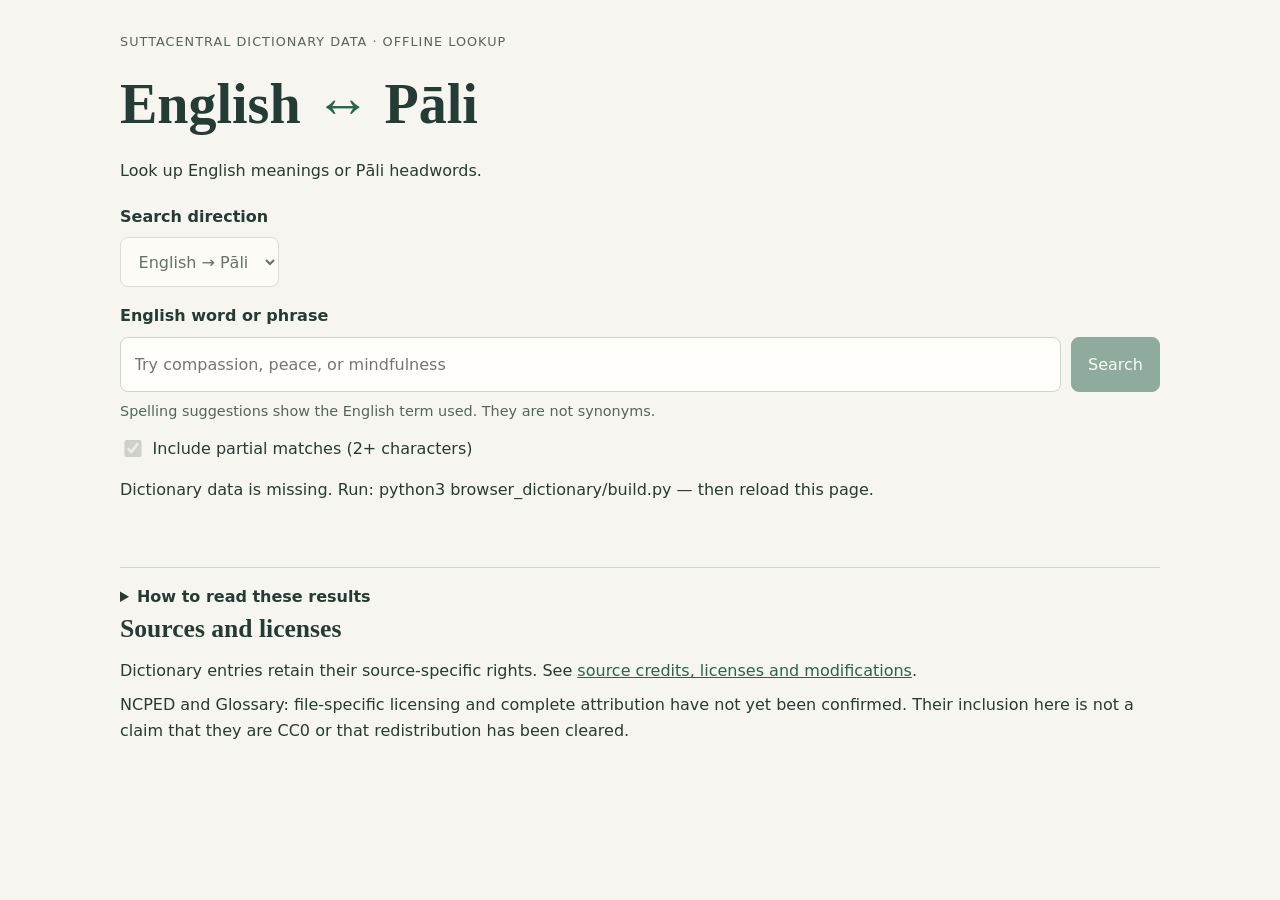
==== tools/browser_dictionary/index.html @ 9ef8c6df "initial commit" ====
<!doctype html>
<html lang="en">
<head>
  <meta charset="utf-8">
  <meta name="viewport" content="width=device-width, initial-scale=1">
  <meta name="description" content="Offline English–Pāli dictionary in both directions with transparent spelling suggestions.">
  <title>English ↔ Pāli dictionary</title>
  <link rel="stylesheet" href="style.css">
  <script defer src="data.js"></script>
  <script defer src="search.js"></script>
  <script defer src="app.js"></script>
</head>
<body>
  <main>
    <header>
      <p class="eyebrow">SuttaCentral dictionary data · Offline lookup</p>
      <h1>English <span aria-hidden="true">↔</span><span class="sr-only">and</span> <span lang="pi">Pāli</span></h1>
      <p>Look up English meanings or Pāli headwords.</p>
    </header>
    <form id="search-form" role="search">
      <label for="direction">Search direction</label>
      <select id="direction" name="direction" disabled>
        <option value="en-pli">English → Pāli</option>
        <option value="pli-en">Pāli → English</option>
      </select>
      <label id="query-label" for="query">English word or phrase</label>
      <div class="search-row">
        <input id="query" name="q" type="search" placeholder="Try compassion, peace, or mindfulness"
          autocomplete="off" spellcheck="false" maxlength="100" disabled aria-describedby="search-help">
        <button id="search-button" disabled>Search</button>
      </div>
      <button id="diacritics-toggle" class="diacritics-toggle" type="button"
        aria-expanded="false" aria-controls="diacritics" hidden>
        <span aria-hidden="true">ā</span> Diacritics <span class="disclosure" aria-hidden="true">▾</span>
      </button>
      <div id="diacritics" class="diacritics" role="group" aria-label="Insert Pāli diacritics" hidden>
        <div id="diacritic-buttons" class="diacritic-buttons"></div>
        <span class="muted">Change the previous letter, or insert at the cursor.</span>
      </div>
      <p id="search-help" class="muted">Spelling suggestions show the English term used. They are not synonyms.</p>
      <label class="checkbox-label" for="partial">
        <input id="partial" type="checkbox" checked disabled>
        Include partial matches (2+ characters)
      </label>
    </form>
    <div id="examples" class="examples" hidden>
      <span>Try:</span>
      <button type="button" data-query="compassion">compassion</button>
      <button type="button" data-query="peace">peace</button>
      <button type="button" data-query="mindfullness">mindfullness (typo)</button>
    </div>
    <p id="status" role="status" aria-live="polite">Loading dictionary…</p>
    <div id="suggestions" class="suggestions" aria-label="English spelling suggestions"></div>
    <section id="results" aria-label="Dictionary results"></section>
    <button id="more" type="button" hidden>Show more results</button>
    <details>
      <summary>How to read these results</summary>
      <p>English → Pāli uses a reverse index of Pāli–English dictionaries, not a curated English–Pāli translation dictionary.
        A <strong>direct gloss</strong> matches a complete English meaning (ignoring leading “a”, “an”, “the”, or “to”).
        A <strong>definition match</strong> only occurs within a longer explanation. Read the whole meaning:
        “not happy” is not a translation of “happy”. Automatically split meanings can also need context.</p>
      <p>Pāli → English searches the original headwords. You can omit diacritics, for example “metta” for “mettā”.
        Exact spellings appear first; other spellings with the same letters after removing diacritics are labelled separately.
        Within each spelling group, DPD entries appear first in numbered sense order.
        Open “Diacritics” below the input to show the small character buttons.
        They insert diacritics or change the same letter immediately before the cursor.
        In partially accented queries and partial matches, matching typed diacritics rank higher within the whole-headword or partial group.
        Diacritics can distinguish different Pāli words, so always check the displayed headword.</p>
      <p>Partial matching finds fragments within English definitions or Pāli headwords, starting at two characters.
        Whole-word or full-headword matches appear first. Within partial matches, typed Pāli diacritics take priority,
        followed by prefixes, then matches inside words.
        Partial matches are labelled: for example, “happy” can find “unhappy”, which is not an equivalent meaning.
        Turn off “Include partial matches” for whole-word/headword lookup only.</p>
      <p>When no whole or enabled partial match is found, nearby spellings are suggested and the best candidate's results are shown.
        There may be several equally plausible suggestions. Distant spellings return no result rather than an arbitrary translation.
        Spelling similarity does not imply similarity in meaning.</p>
      <p id="sources"></p>
      <p>All searching happens in your browser. No requests, accounts, APIs, or external fonts are required.
        See <a href="README.md">the project notes</a> for data coverage and rebuilding.</p>
    </details>
    <section aria-labelledby="rights-heading">
      <h2 id="rights-heading">Sources and licenses</h2>
      <p>Dictionary entries retain their source-specific rights. See
        <a href="licenses.html">source credits, licenses and modifications</a>.</p>
      <p id="dpd-attribution" hidden>Contains modified extracts from the
        <a href="https://dpdict.net/">Digital Pāḷi Dictionary</a>,
        © Bodhirasa Bhikkhu, provided under
        <a href="https://creativecommons.org/licenses/by-nc-sa/4.0/" rel="license">CC BY-NC-SA 4.0</a>.
        Noncommercial use only; adaptations must be shared under the same or a permitted compatible license.
        <a href="LICENSE-DPD.txt">Full license and warranty disclaimer</a>.</p>
      <p>NCPED and Glossary: file-specific licensing and complete attribution have not yet been confirmed.
        Their inclusion here is not a claim that they are CC0 or that redistribution has been cleared.</p>
    </section>
    <footer id="metadata" class="muted"></footer>
    <noscript>This dictionary requires JavaScript enabled in your browser.</noscript>
  </main>
</body>
</html>
---- tools/browser_dictionary/style.css ----
:root {
  color-scheme: light dark;
  --background: #f7f5ef;
  --card: #fffefa;
  --text: #243c35;
  --muted: #53665e;
  --accent: #27644e;
  --border: #cdd6cc;
  font-family: system-ui, sans-serif;
  color: var(--text);
  background: var(--background);
  line-height: 1.6;
}
* { box-sizing: border-box; }
body { margin: 0; }
main { max-width: 1080px; margin: 0 auto; padding: 1.5rem 1.25rem; }
header { margin-bottom: 1.25rem; }
h1 { font-family: Georgia, serif; font-size: clamp(2rem, 7vw, 3.5rem); margin: .2rem 0; }
h1 span[aria-hidden] { color: var(--accent); }
h2 { font-family: Georgia, serif; font-size: 1.6rem; margin: 0; overflow-wrap: anywhere; }
p { margin: .5rem 0; }
.eyebrow { font-size: .8rem; letter-spacing: .08em; text-transform: uppercase; color: var(--muted); }
label { display: block; font-weight: 650; margin-bottom: .5rem; }
.search-row { display: flex; gap: .65rem; }
input, select { min-width: 0; padding: .85rem; border: 1px solid var(--border); border-radius: .5rem; background: var(--card); color: var(--text); font: inherit; }
input { flex: 1; }
select { margin-bottom: 1rem; max-width: 100%; }
.checkbox-label { display: flex; align-items: center; gap: .5rem; margin-top: .8rem; font-weight: 400; }
.checkbox-label input { flex: none; width: 1.1rem; height: 1.1rem; accent-color: var(--accent); }
button { border: 1px solid var(--accent); border-radius: .5rem; padding: .65rem 1rem; font: inherit; color: var(--card); background: var(--accent); cursor: pointer; }
button:disabled { opacity: .5; cursor: wait; }
button:hover:not(:disabled) { filter: brightness(.9); }
:focus-visible { outline: 3px solid var(--accent); outline-offset: 3px; }
.examples, .suggestions { display: flex; flex-wrap: wrap; gap: .5rem; align-items: center; margin: 1rem 0; }
.examples button, .suggestions button { background: var(--card); color: var(--accent); padding: .3rem .7rem; }
.muted, .grammar { color: var(--muted); font-size: .9rem; }
.diacritics-toggle { display: inline-flex; align-items: center; gap: .35rem; margin-top: .4rem; padding: .2rem .4rem; border-color: transparent; background: transparent; color: var(--muted); font-size: .85rem; }
.diacritics-toggle[aria-expanded="true"] { color: var(--accent); }
.diacritics-toggle[aria-expanded="true"] .disclosure { transform: rotate(180deg); }
.diacritics { display: flex; flex-wrap: wrap; align-items: center; gap: .4rem .8rem; margin-top: .5rem; }
.diacritic-buttons { display: flex; flex-wrap: wrap; gap: .25rem; }
.diacritic-buttons button { background: var(--card); color: var(--accent); padding: .2rem .55rem; min-width: 2rem; }
.diacritics .muted { font-size: .78rem; }
#status { margin: 1rem 0 .75rem; }
#results { display: grid; grid-template-columns: minmax(0, 1fr); gap: .6rem; align-items: start; }
.result { min-width: 0; padding: .65rem .85rem; border: 1px solid var(--border); border-radius: .45rem; background: var(--card); line-height: 1.4; overflow-wrap: anywhere; }
.result p { margin: .25rem 0 0; }
.result-heading { display: flex; flex-wrap: wrap; align-items: baseline; justify-content: space-between; gap: .15rem .65rem; }
.result h2 { font-size: 1.25rem; line-height: 1.25; }
.result .badge { margin: 0; color: var(--accent); font-size: .75rem; font-weight: 650; }
.result .grammar { font-size: .8rem; }
.definition { font-size: .95rem; }
.matched { font-size: .78rem; color: var(--muted); }
#more { margin-top: .75rem; }
@media (min-width: 900px) {
  #results { grid-template-columns: repeat(2, minmax(0, 1fr)); }
}
details { margin-top: 2rem; border-top: 1px solid var(--border); padding-top: 1rem; }
summary { cursor: pointer; font-weight: 650; }
details p { margin: 1rem 0; }
a { color: var(--accent); }
footer { margin-top: 2rem; }
[hidden] { display: none !important; }
.sr-only { position: absolute; width: 1px; height: 1px; overflow: hidden; clip-path: inset(50%); }
@media (prefers-color-scheme: dark) {
  :root { --background: #18251f; --card: #22332b; --text: #e6ece4; --muted: #bac7bf; --accent: #9dd4b8; --border: #485d50; }
}
@media (max-width: 420px) {
  .search-row { flex-direction: column; }
  main { padding-top: 1.5rem; }
}
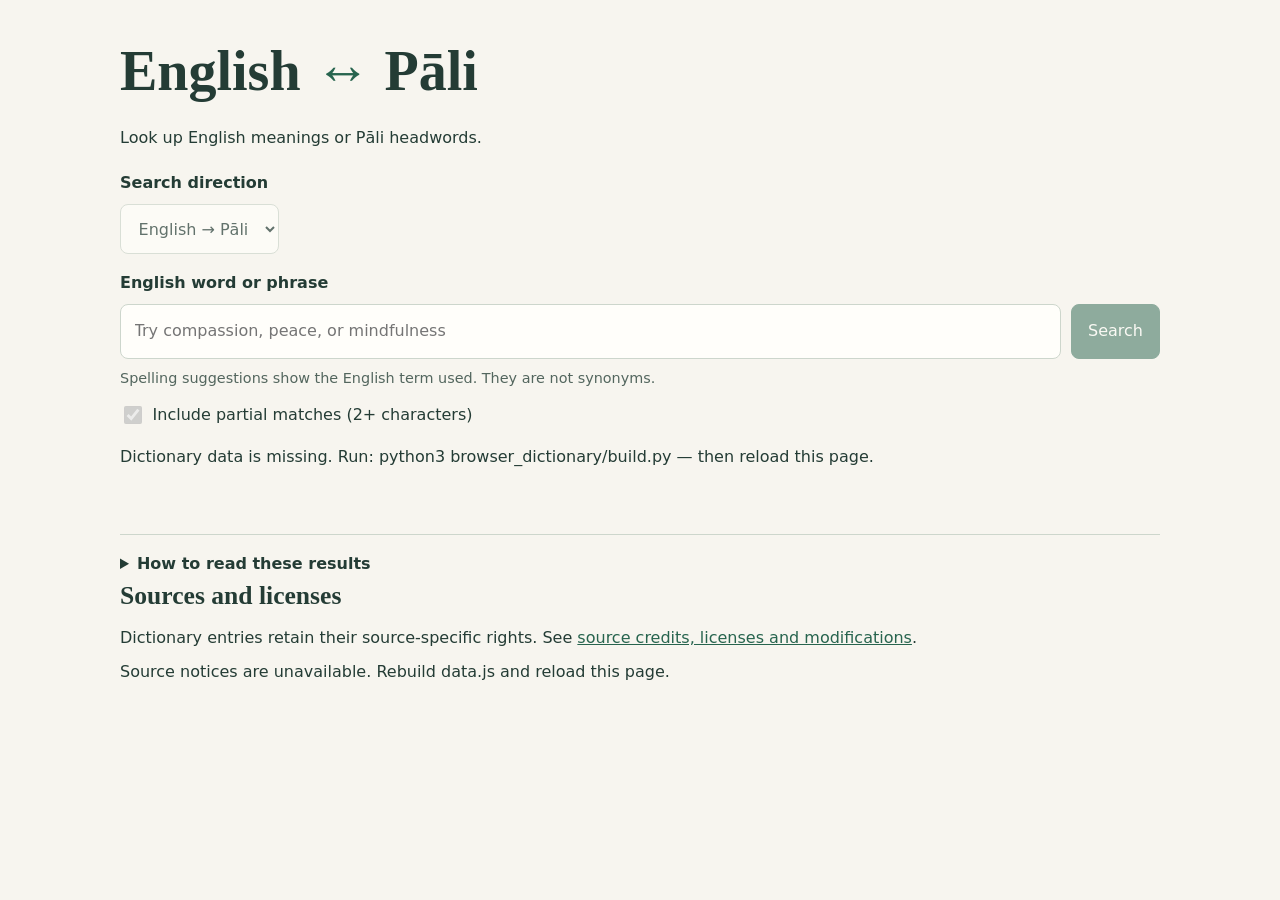
==== commit 0cd9da32: "licensing" ====
--- a/tools/browser_dictionary/index.html
+++ b/tools/browser_dictionary/index.html
@@ -7,13 +7,13 @@
   <title>English ↔ Pāli dictionary</title>
   <link rel="stylesheet" href="style.css">
   <script defer src="data.js"></script>
+  <script defer src="licenses.js"></script>
   <script defer src="search.js"></script>
   <script defer src="app.js"></script>
 </head>
 <body>
   <main>
     <header>
-      <p class="eyebrow">SuttaCentral dictionary data · Offline lookup</p>
       <h1>English <span aria-hidden="true">↔</span><span class="sr-only">and</span> <span lang="pi">Pāli</span></h1>
       <p>Look up English meanings or Pāli headwords.</p>
     </header>
@@ -82,14 +82,7 @@
       <h2 id="rights-heading">Sources and licenses</h2>
       <p>Dictionary entries retain their source-specific rights. See
         <a href="licenses.html">source credits, licenses and modifications</a>.</p>
-      <p id="dpd-attribution" hidden>Contains modified extracts from the
-        <a href="https://dpdict.net/">Digital Pāḷi Dictionary</a>,
-        © Bodhirasa Bhikkhu, provided under
-        <a href="https://creativecommons.org/licenses/by-nc-sa/4.0/" rel="license">CC BY-NC-SA 4.0</a>.
-        Noncommercial use only; adaptations must be shared under the same or a permitted compatible license.
-        <a href="LICENSE-DPD.txt">Full license and warranty disclaimer</a>.</p>
-      <p>NCPED and Glossary: file-specific licensing and complete attribution have not yet been confirmed.
-        Their inclusion here is not a claim that they are CC0 or that redistribution has been cleared.</p>
+      <div id="source-licenses"></div>
     </section>
     <footer id="metadata" class="muted"></footer>
     <noscript>This dictionary requires JavaScript enabled in your browser.</noscript>
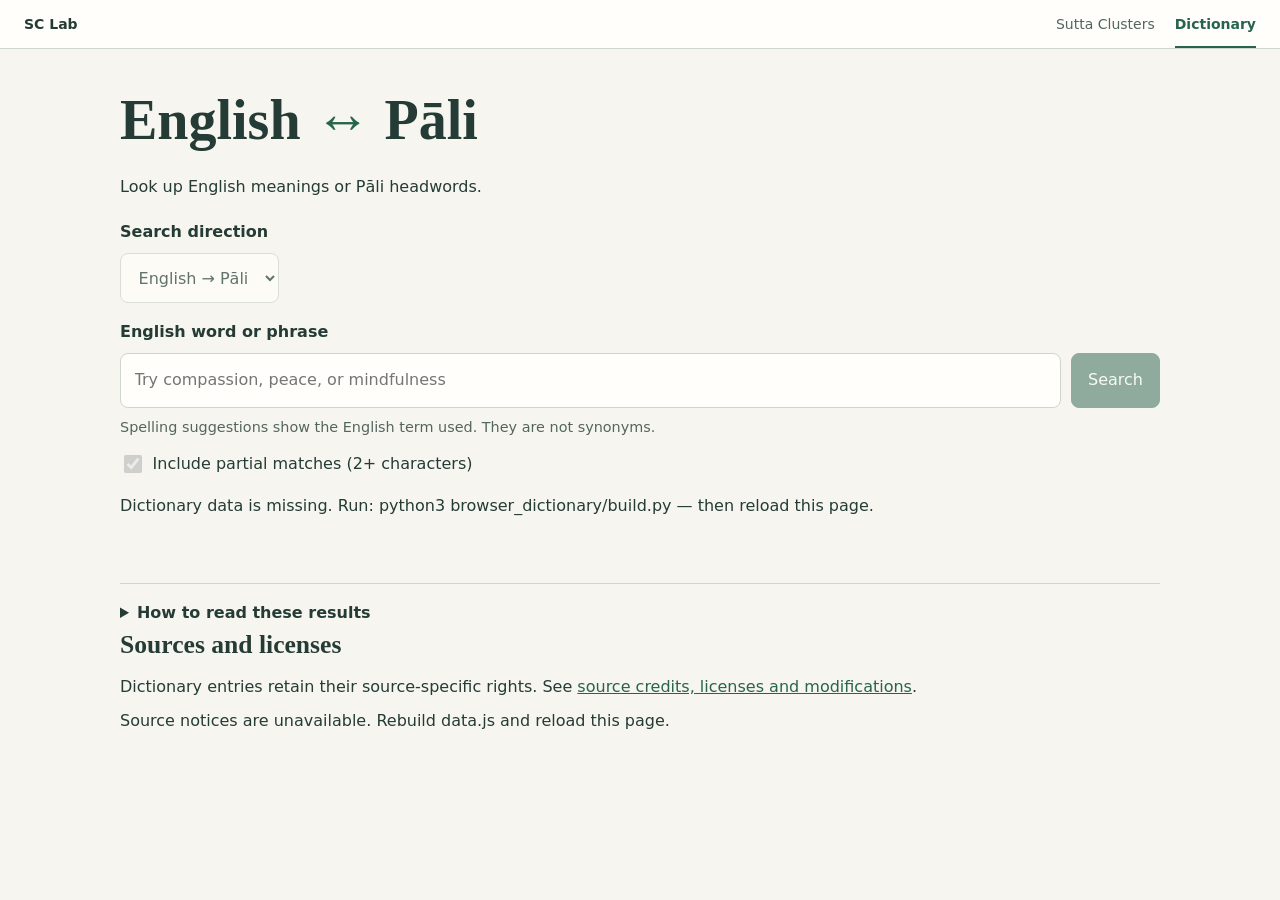
==== commit 8bb305a8: "added dict" ====
--- a/tools/browser_dictionary/index.html
+++ b/tools/browser_dictionary/index.html
@@ -12,6 +12,11 @@
   <script defer src="app.js"></script>
 </head>
 <body>
+  <nav class="site-nav" aria-label="SC Lab">
+    <strong>SC Lab</strong>
+    <a href="../../data_exploration/output/sutta_clusters.html">Sutta Clusters</a>
+    <a href="index.html" aria-current="page">Dictionary</a>
+  </nav>
   <main>
     <header>
       <h1>English <span aria-hidden="true">↔</span><span class="sr-only">and</span> <span lang="pi">Pāli</span></h1>
--- a/tools/browser_dictionary/style.css
+++ b/tools/browser_dictionary/style.css
@@ -13,6 +13,11 @@
 }
 * { box-sizing: border-box; }
 body { margin: 0; }
+.site-nav { min-height: 48px; display: flex; flex-wrap: wrap; align-items: center; gap: 0 20px; padding: 0 24px; border-bottom: 1px solid var(--border); background: var(--card); font-size: 14px; line-height: 24px; }
+.site-nav strong { margin-right: auto; }
+.site-nav a { padding: 12px 0; color: var(--muted); text-decoration: none; }
+.site-nav a:hover { color: var(--accent); text-decoration: underline; }
+.site-nav a[aria-current="page"] { color: var(--accent); box-shadow: inset 0 -2px var(--accent); font-weight: 600; }
 main { max-width: 1080px; margin: 0 auto; padding: 1.5rem 1.25rem; }
 header { margin-bottom: 1.25rem; }
 h1 { font-family: Georgia, serif; font-size: clamp(2rem, 7vw, 3.5rem); margin: .2rem 0; }
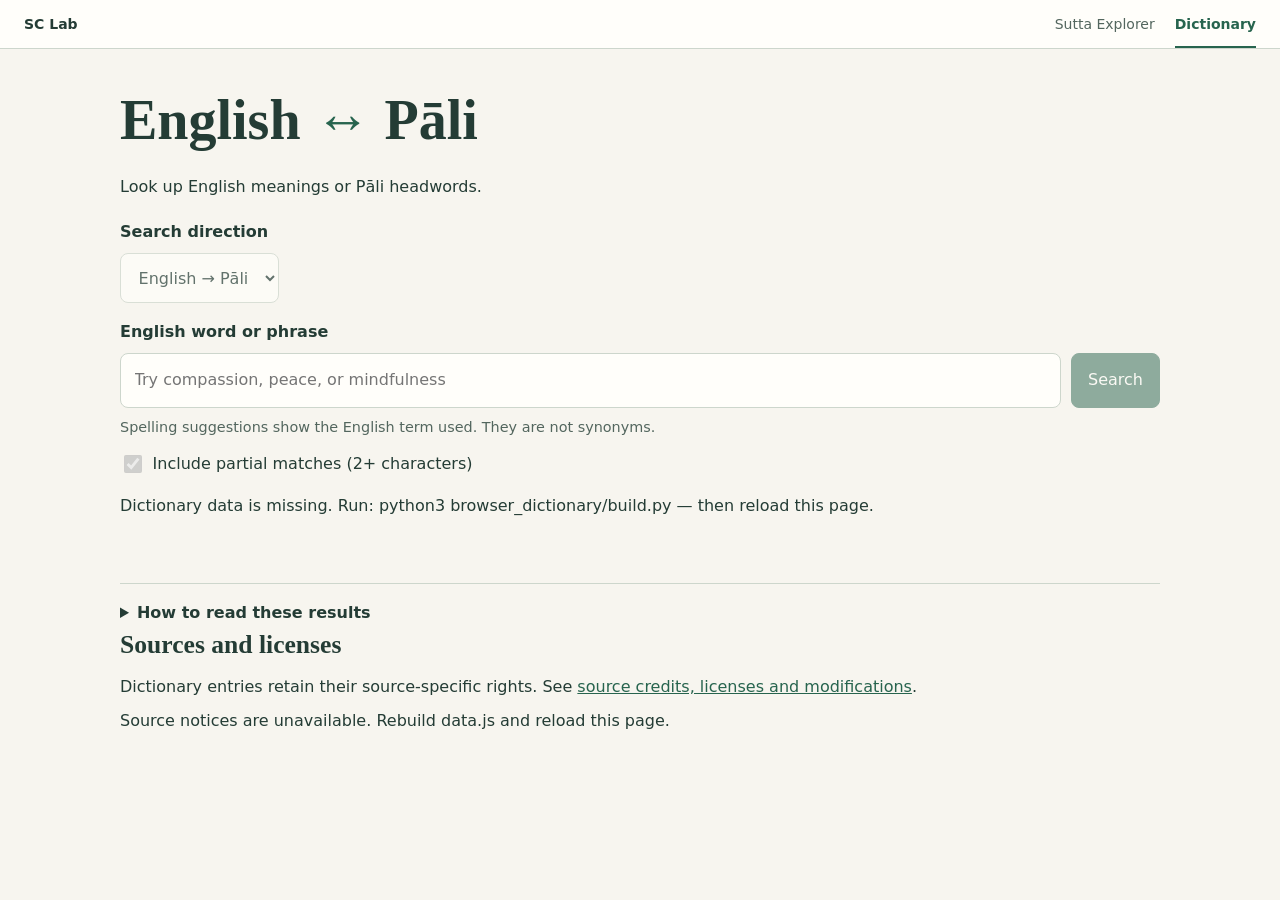
==== commit b49de54a: "update sutta explorer" ====
--- a/tools/browser_dictionary/index.html
+++ b/tools/browser_dictionary/index.html
@@ -14,7 +14,7 @@
 <body>
   <nav class="site-nav" aria-label="SC Lab">
     <strong>SC Lab</strong>
-    <a href="../../data_exploration/output/sutta_clusters.html">Sutta Clusters</a>
+    <a href="../sutta_explorer/index.html">Sutta Explorer</a>
     <a href="index.html" aria-current="page">Dictionary</a>
   </nav>
   <main>
